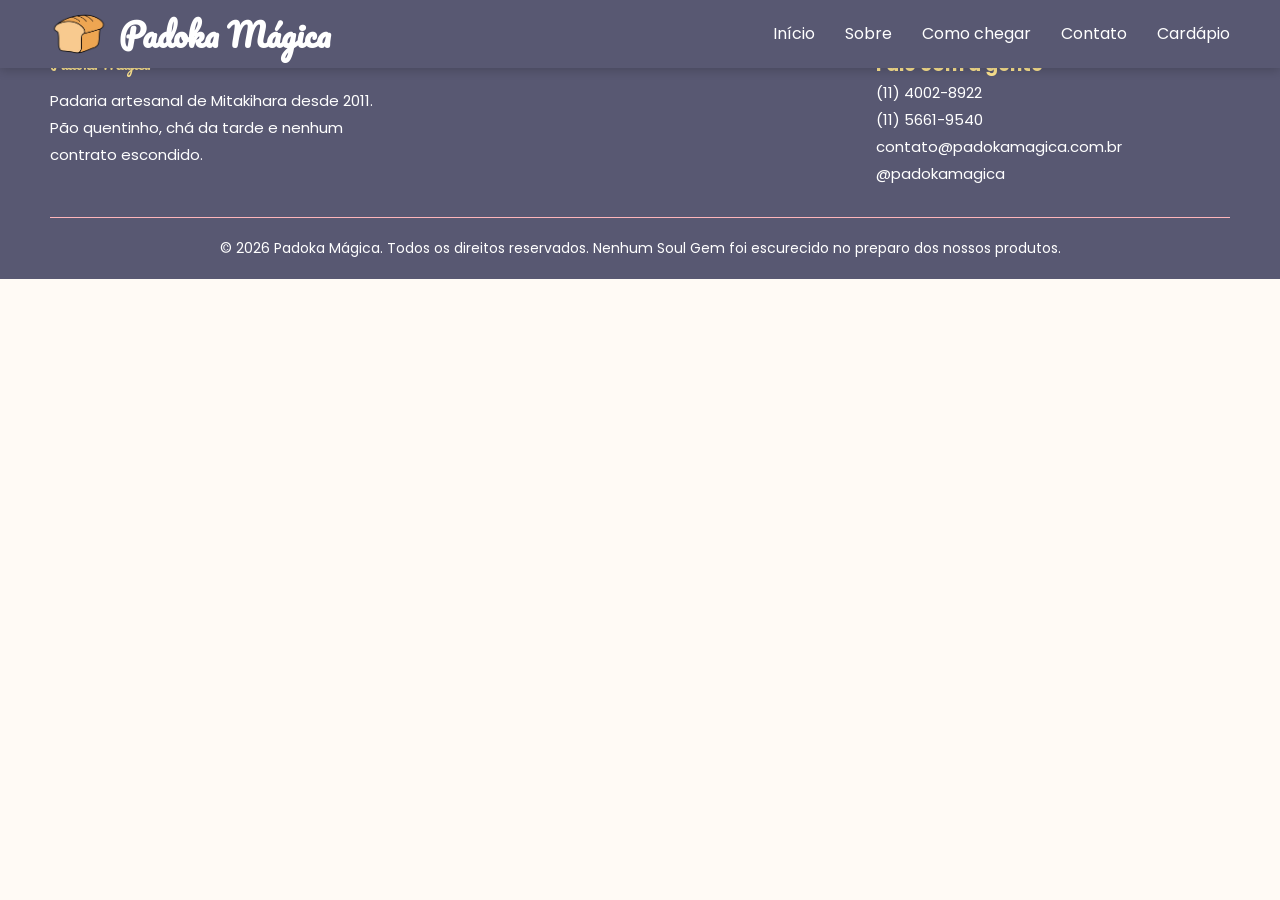
==== cardapio.html @ 9bbd4b53 "fiz a aba do cardapio" ====
<!DOCTYPE html>
<html lang="pt-BR">
<head>
    <meta charset="UTF-8">
    <meta name="viewport" content="width=device-width, initial-scale=1.0">
    <title>Cardápio</title>
    <link rel="stylesheet" href="./css/cardapio.css" />
    <link
     rel="shortcut icon"
     href="assets/img/LogoImage.png"
     type="image/png" />
</head>
<body>
    <header id="header" class="header">
      <div class="logoContainer">
        <img src="./assets/img/LogoImage.png" alt="Logo da Padoka Mágica" />
        <h1>Padoka Mágica</h1>
      </div>
      <nav class="navigation">
        <a href="./index.html#hero" class="link-menu">Início</a>
        <a href="./index.html#historia" class="link-menu">Sobre</a>
        <a href="./index.html#como-chegar" class="link-menu">Como chegar</a>
        <a href="./index.html#contato" class="link-menu">Contato</a>
        <a href="./cardapio.html" class="link-menu">Cardápio</a>
      </nav>
    </header>

    <footer id="contato" class="footer">
      <div class="footer-container">
        <div class="footer-coluna">
          <p class="logo-footer">Padoka Mágica</p>
          <p>
            Padaria artesanal de Mitakihara desde 2011. Pão quentinho, chá da
            tarde e nenhum contrato escondido.
          </p>
        </div>
        <div class="footer-coluna">
          <h3>Fale com a gente</h3>
          <p>(11) 4002-8922</p>
          <p>(11) 5661-9540</p>
          <p>contato@padokamagica.com.br</p>
          <p>@padokamagica</p>
        </div>
      </div>
      <div class="copyright">
        <p>
          &copy; 2026 Padoka Mágica. Todos os direitos reservados. Nenhum Soul
          Gem foi escurecido no preparo dos nossos produtos.
        </p>
      </div>
    </body>
    </footer>
</html>
---- css/cardapio.css ----
@import url(./layout.css);
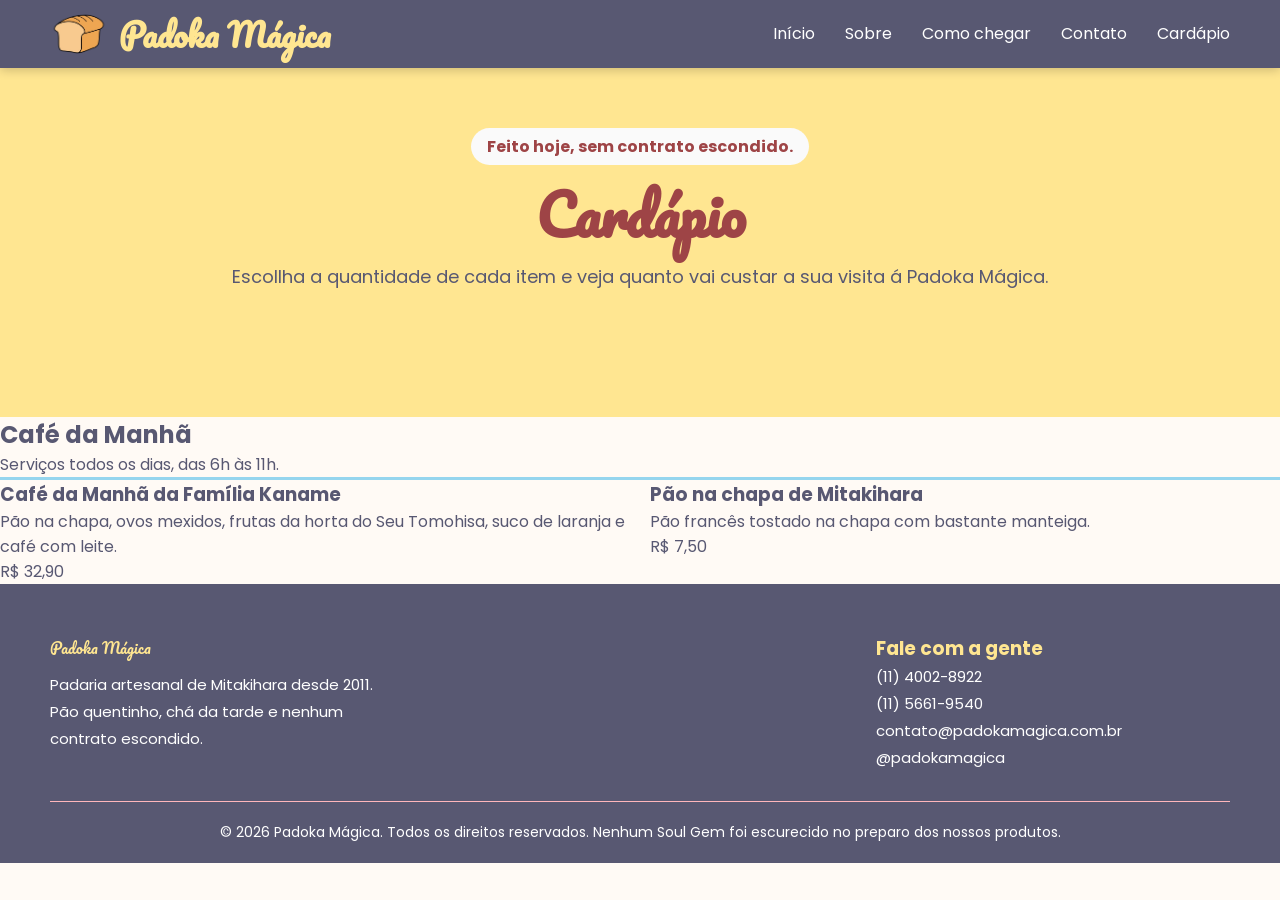
==== commit 3200ab09: "adicionamos alguns itens" ====
--- a/cardapio.html
+++ b/cardapio.html
@@ -26,6 +26,38 @@
       </nav>
     </header>
 
+<main id="content" class="content">
+<section id="cardapio-topo" class="cardapio-topo">
+  <p class="cardapio-tag">Feito hoje, sem contrato escondido.</p>
+  <h1 class="cardapio-titulo">Cardápio</h1>
+  <p class="cardapio-subtitulo">Escollha a quantidade de cada item e veja quanto vai custar a sua visita á Padoka Mágica.</p>
+
+</section> 
+  <form id="formulario-cardapio" class="formulario-cardapio" action="#">
+<div class="lista-categorias">
+<section id="cafe-da-manha" class="categoria">
+<div class="categoria-cabecalho">
+  <h2>Café da Manhã</h2>
+  <p>Serviços todos os dias, das 6h às 11h.</p>
+</div>
+<div class="lista-itens">
+  <div class="item">
+    <h3 class="itemn-nome">Café da Manhã da Família Kaname</h3>
+    <p class="item-descricao">Pão na chapa, ovos mexidos, frutas da horta do Seu Tomohisa, suco de laranja e café com leite.</p>
+  <p class="item-preco">R$ 32,90</p>
+  </div>
+  <div class="item">
+    <h3 class="item-nome">Pão na chapa de Mitakihara</h3>
+    <p class="item-descricao">Pão francês tostado na chapa com bastante manteiga.</p>
+  <p class="item-preco">R$ 7,50</p>
+  </div>
+</div>
+</section>
+</div>
+  </form>
+
+</main>
+
     <footer id="contato" class="footer">
       <div class="footer-container">
         <div class="footer-coluna">
--- a/css/cardapio.css
+++ b/css/cardapio.css
@@ -1 +1,54 @@
-@import url(./layout.css);+@import url(./layout.css);
+
+.cardapio-topo {
+    background-color: var(--cor-secundaria);
+    text-align: center;
+    padding: calc(var(--altura-header) + 60px);
+}
+
+.cardapio-tag {
+background-color: var(--cor-branca);
+color: var(--vinho);
+font-weight: bold;
+
+width: fit-content;
+margin: auto;
+padding: 6px 16px;
+border-radius: 20px;
+}
+
+.cardapio-titulo {
+color: var(--vinho);
+
+font-family: 'Fonte Título';
+font-size: 56px;
+}
+
+.cardapio-subtitulo {
+
+    font-size: large;
+    margin: auto;
+}
+
+.cardapio-conteudo {
+    display: flex;
+    align-items: flex-start;
+}
+
+.lista-categorias {
+    display: flex; 
+    flex-direction: column;
+}
+
+.categoria-cabecalho {
+    border-bottom: 3px solid var(--azul);
+}
+
+.lista-itens {
+    display: flex;
+    gap: 20px;
+}
+
+.item {
+    width: 50%;
+}
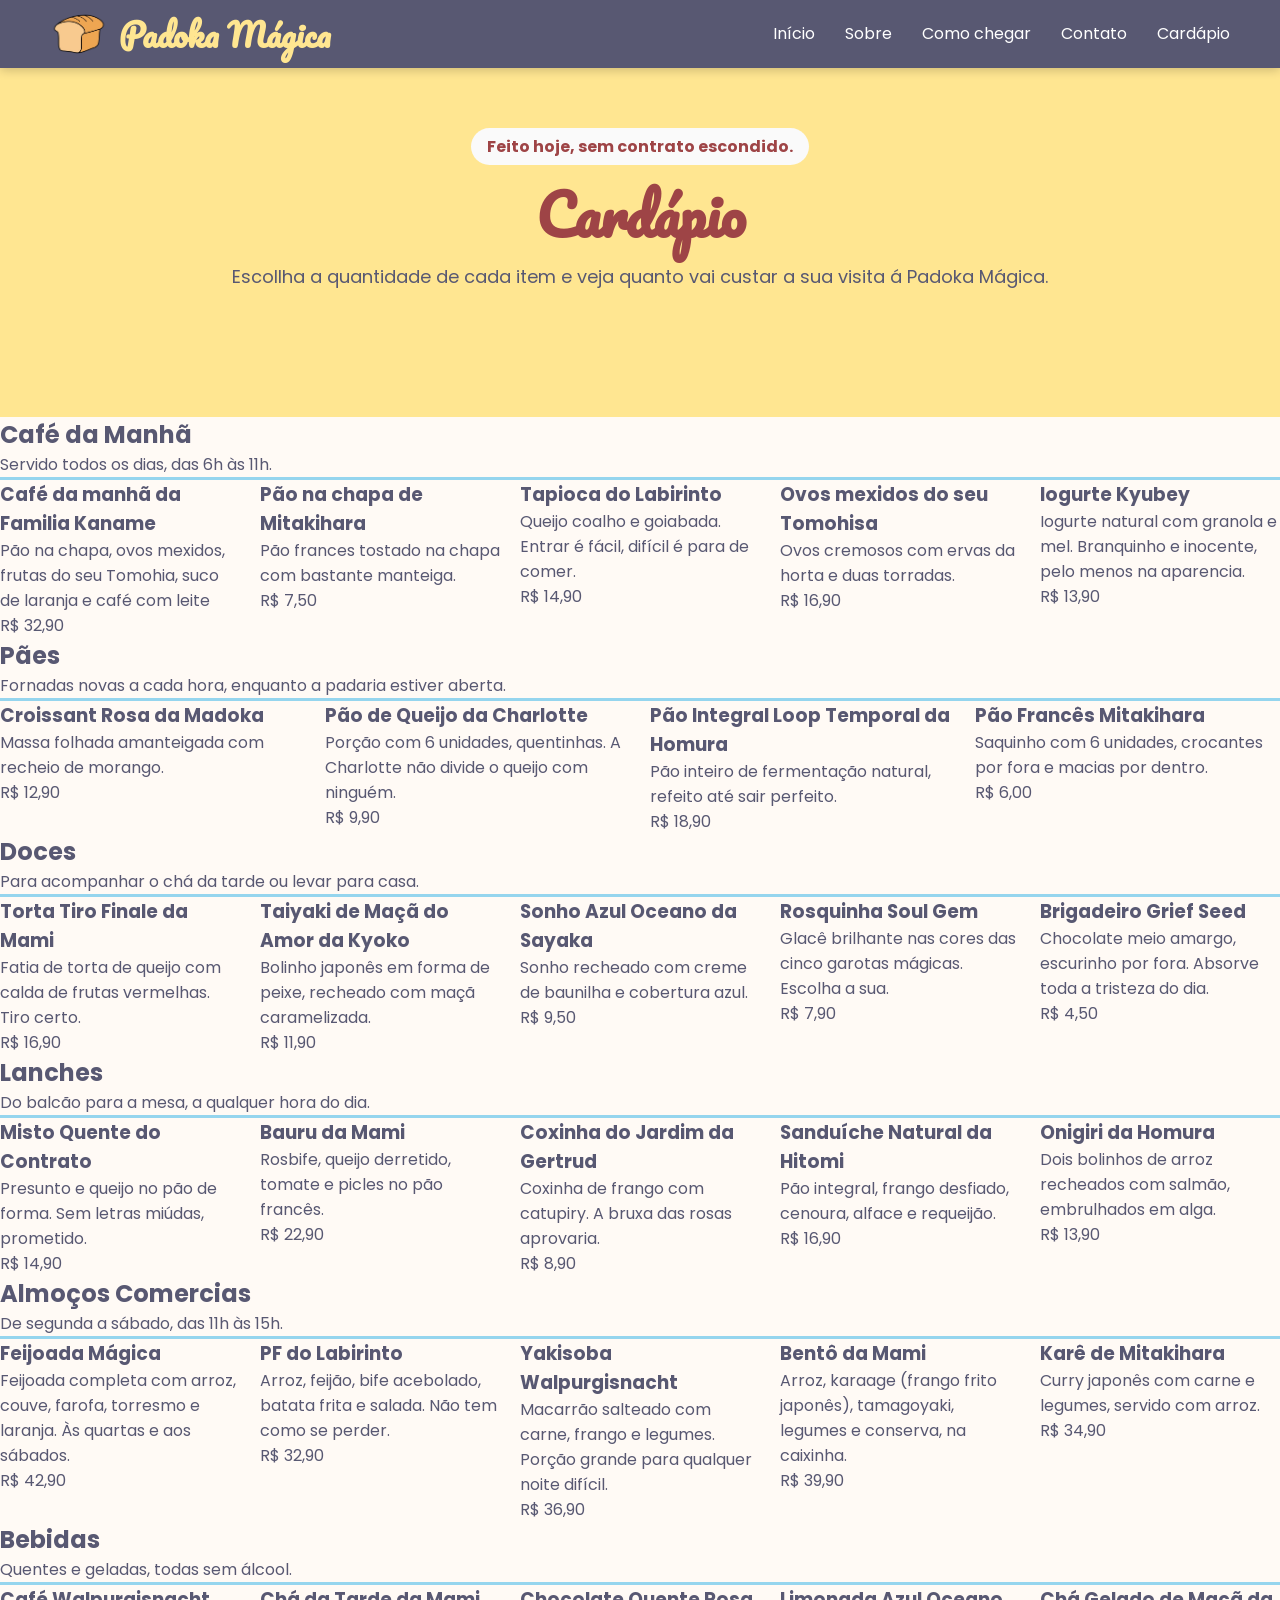
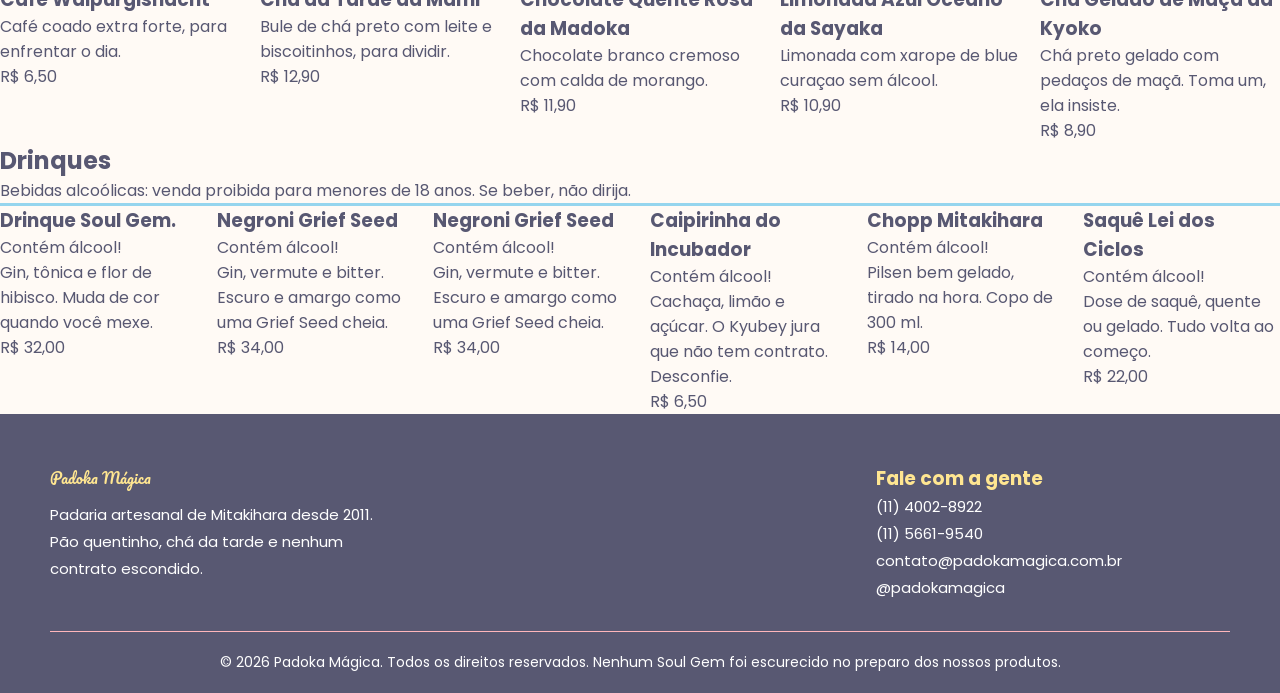
==== commit a9cd4569: "adicionei mais coisas no cardapio" ====
--- a/cardapio.html
+++ b/cardapio.html
@@ -26,37 +26,308 @@
       </nav>
     </header>
 
-<main id="content" class="content">
-<section id="cardapio-topo" class="cardapio-topo">
-  <p class="cardapio-tag">Feito hoje, sem contrato escondido.</p>
-  <h1 class="cardapio-titulo">Cardápio</h1>
-  <p class="cardapio-subtitulo">Escollha a quantidade de cada item e veja quanto vai custar a sua visita á Padoka Mágica.</p>
+ <main id="content" class="content">
+        <section id="cardapio-topo" class="cardapio-topo">
+            <p class="cardapio-tag">Feito hoje, sem contrato escondido.</p>
+            <h1 class="cardapio-titulo">Cardápio</h1>
+            <p class="cardapio-subtitulo">Escollha a quantidade de cada item e veja quanto vai custar a sua visita á
+                Padoka Mágica.</p>
+ 
+        </section>
+        <form id="formulario-cardapio" class="cardapio-conteudo" action="#">
+            <div class="lista-categorias">
+ 
+                <!--** CAFÉ DA MANHA AQUI **-->
+                <section id="cafe-da-manha" class="categoria">
+                    <div class="categoria-cabecalho">
+                        <h2>Café da Manhã</h2>
+                        <p> Servido todos os dias, das 6h às 11h.</p>
+                    </div>
+                    <div class="lista-itens">
+                        <div class="item">
+                            <h3>Café da manhã da Familia Kaname</h3>
+                            <p class="item-descricao">Pão na chapa, ovos mexidos, frutas do seu Tomohia, suco de laranja e café com leite</p>
+                            <p class="item-preco">R$ 32,90</p>
+                        </div>
+ 
+                        <div class="item">
+                            <h3>Pão na chapa de Mitakihara</h3>
+                            <p class="item-descricao">Pão frances tostado na chapa com bastante manteiga.</p>
+                            <p class="item-preco">R$ 7,50</p>
+                        </div>
+ 
+                        <div class="item">
+                            <h3>Tapioca do Labirinto</h3>
+                            <p class="item-descricao">Queijo coalho e goiabada. Entrar é fácil, difícil é para de comer.</p>
+                            <p class="item-preco">R$ 14,90</p>
+                        </div>
+ 
+                        <div class="item">
+                            <h3>Ovos mexidos do seu Tomohisa</h3>
+                            <p class="item-descricao">Ovos cremosos com ervas da horta e duas torradas.</p>
+                            <p class="item-preco">R$ 16,90</p>
+                        </div>
+ 
+                        <div class="item">
+                            <h3>Iogurte Kyubey</h3>
+                            <p class="item-descricao">Iogurte natural com granola e mel. Branquinho e inocente, pelo menos na aparencia.</p>
+                            <p class="item-preco">R$ 13,90</p>
+                        </div>
+                    </div>
+                </section>
+ 
+                <!--** PÃES AQUI **-->
+ 
+                <section id="paes" class="categoria">
+                    <div class="categoria-cabecalho">
+                        <h2>Pães</h2>
+                        <p>Fornadas novas a cada hora, enquanto a padaria estiver aberta.</p>
+                    </div>
+                    <div class="lista-itens">
+                        <div class="item">
+                            <h3>Croissant Rosa da Madoka</h3>
+                            <p class="item-descricao">Massa folhada amanteigada com recheio de morango.</p>
+                            <p class="item-preco">R$ 12,90</p>
+                        </div>
+ 
+                        <div class="item">
+                            <h3>Pão de Queijo da Charlotte</h3>
+                            <p class="item-descricao">Porção com 6 unidades, quentinhas. A Charlotte não divide o queijo com ninguém.</p>
+                            <p class="item-preco">R$ 9,90</p>
+                        </div>
+ 
+                        <div class="item">
+                            <h3>Pão Integral Loop Temporal da Homura</h3>
+                            <p class="item-descricao">Pão inteiro de fermentação natural, refeito até sair perfeito.</p>
+                            <p class="item-preco">R$ 18,90</p>
+                        </div>
+ 
+                        <div class="item">
+                            <h3>Pão Francês Mitakihara</h3>
+                            <p class="item-descricao">Saquinho com 6 unidades, crocantes por fora e macias por dentro.</p>
+                            <p class="item-preco">R$ 6,00</p>
+                        </div>
+                    </div>
+                </section>
+ 
+                <!--** DOCES AQUI **-->
+ 
+                <section id="doces" class="categoria">
+                    <div class="categoria-cabecalho">
+                        <h2>Doces</h2>
+                        <p>Para acompanhar o chá da tarde ou levar para casa.</p>
+                    </div>
+                    <div class="lista-itens">
+                        <div class="item">
+                            <h3>Torta Tiro Finale da Mami</h3>
+                            <p class="item-descricao">Fatia de torta de queijo com calda de frutas vermelhas. Tiro certo.</p>
+                            <p class="item-preco">R$ 16,90</p>
+                        </div>
+ 
+                        <div class="item">
+                            <h3>Taiyaki de Maçã do Amor da Kyoko</h3>
+                            <p class="item-descricao">Bolinho japonês em forma de peixe, recheado com maçã caramelizada.</p>
+                            <p class="item-preco">R$ 11,90</p>
+                        </div>
+ 
+                        <div class="item">
+                            <h3>Sonho Azul Oceano da Sayaka</h3>
+                            <p class="item-descricao">Sonho recheado com creme de baunilha e cobertura azul.</p>
+                            <p class="item-preco">R$ 9,50</p>
+                        </div>
+ 
+                        <div class="item">
+                            <h3>Rosquinha Soul Gem</h3>
+                            <p class="item-descricao">Glacê brilhante nas cores das cinco garotas mágicas. Escolha a sua.</p>
+                            <p class="item-preco">R$ 7,90</p>
+                        </div>
+ 
+                        <div class="item">
+                            <h3>Brigadeiro Grief Seed</h3>
+                            <p class="item-descricao">Chocolate meio amargo, escurinho por fora. Absorve toda a tristeza do dia.</p>
+                            <p class="item-preco">R$ 4,50</p>
+                        </div>
+                    </div>
+                </section>
+ 
+                <!--** LANCHES AQUI **-->
+ 
+                <section id="lanches" class="categoria">
+                    <div class="categoria-cabecalho">
+                        <h2>Lanches</h2>
+                        <p>Do balcão para a mesa, a qualquer hora do dia.</p>
+                    </div>
+                    <div class="lista-itens">
+                        <div class="item">
+                            <h3>Misto Quente do Contrato</h3>
+                            <p class="item-descricao">Presunto e queijo no pão de forma. Sem letras miúdas, prometido.</p>
+                            <p class="item-preco">R$ 14,90</p>
+                        </div>
+ 
+                        <div class="item">
+                            <h3>Bauru da Mami</h3>
+                            <p class="item-descricao">Rosbife, queijo derretido, tomate e picles no pão francês.</p>
+                            <p class="item-preco">R$ 22,90</p>
+                        </div>
+ 
+                        <div class="item">
+                            <h3>Coxinha do Jardim da Gertrud</h3>
+                            <p class="item-descricao">Coxinha de frango com catupiry. A bruxa das rosas aprovaria.</p>
+                            <p class="item-preco">R$ 8,90</p>
+                        </div>
+ 
+                        <div class="item">
+                            <h3>Sanduíche Natural da Hitomi</h3>
+                            <p class="item-descricao">Pão integral, frango desfiado, cenoura, alface e requeijão.</p>
+                            <p class="item-preco">R$ 16,90</p>
+                        </div>
+ 
+                        <div class="item">
+                            <h3>Onigiri da Homura</h3>
+                            <p class="item-descricao">Dois bolinhos de arroz recheados com salmão, embrulhados em alga.</p>
+                            <p class="item-preco">R$ 13,90</p>
+                        </div>
+                    </div>
+                </section>
+ 
+                <!--** ALMOÇOS COMERCIAIS AQUI **-->
+ 
+                <section id="almocos" class="categoria">
+                    <div class="categoria-cabecalho">
+                        <h2>Almoços Comercias</h2>
+                        <p>De segunda a sábado, das 11h às 15h.</p>
+                    </div>
+                    <div class="lista-itens">
+                        <div class="item">
+                            <h3>Feijoada Mágica</h3>
+                            <p class="item-descricao">Feijoada completa com arroz, couve, farofa, torresmo e laranja. Às quartas e aos sábados.</p>
+                            <p class="item-preco">R$ 42,90</p>
+                        </div>
+ 
+                        <div class="item">
+                            <h3>PF do Labirinto</h3>
+                            <p class="item-descricao">Arroz, feijão, bife acebolado, batata frita e salada. Não tem como se perder.</p>
+                            <p class="item-preco">R$ 32,90</p>
+                        </div>
+ 
+                        <div class="item">
+                            <h3>Yakisoba Walpurgisnacht</h3>
+                            <p class="item-descricao">Macarrão salteado com carne, frango e legumes. Porção grande para qualquer noite difícil.</p>
+                            <p class="item-preco">R$ 36,90</p>
+                        </div>
+ 
+                        <div class="item">
+                            <h3>Bentô da Mami</h3>
+                            <p class="item-descricao">Arroz, karaage (frango frito japonês), tamagoyaki, legumes e conserva, na caixinha.</p>
+                            <p class="item-preco">R$ 39,90</p>
+                        </div>
+ 
+                        <div class="item">
+                            <h3>Karê de Mitakihara</h3>
+                            <p class="item-descricao">Curry japonês com carne e legumes, servido com arroz.</p>
+                            <p class="item-preco">R$ 34,90</p>
+                        </div>
+                    </div>
+                </section>
+ 
+                <!--** BEBIDAS AQUI **-->
+ 
+                <section id="bebidas" class="categoria">
+                    <div class="categoria-cabecalho">
+                        <h2>Bebidas</h2>
+                        <p>Quentes e geladas, todas sem álcool.</p>
+                    </div>
+                    <div class="lista-itens">
+                        <div class="item">
+                            <h3>Café Walpurgisnacht</h3>
+                            <p class="item-descricao">Café coado extra forte, para enfrentar o dia.</p>
+                            <p class="item-preco">R$ 6,50</p>
+                        </div>
+ 
+                        <div class="item">
+                            <h3>Chá da Tarde da Mami</h3>
+                            <p class="item-descricao">Bule de chá preto com leite e biscoitinhos, para dividir.</p>
+                            <p class="item-preco">R$ 12,90</p>
+                        </div>
+ 
+                        <div class="item">
+                            <h3>Chocolate Quente Rosa da Madoka</h3>
+                            <p class="item-descricao">Chocolate branco cremoso com calda de morango.</p>
+                            <p class="item-preco">R$ 11,90</p>
+                        </div>
+ 
+                        <div class="item">
+                            <h3>Limonada Azul Oceano da Sayaka</h3>
+                            <p class="item-descricao">Limonada com xarope de blue curaçao sem álcool.</p>
+                            <p class="item-preco">R$ 10,90</p>
+                        </div>
+ 
+                        <div class="item">
+                            <h3>Chá Gelado de Maçã da Kyoko</h3>
+                            <p class="item-descricao">Chá preto gelado com pedaços de maçã. Toma um, ela insiste.</p>
+                            <p class="item-preco">R$ 8,90</p>
+                        </div>
+                    </div>
+                </section>
+ 
+                 <!--** DRINQUES AQUI **-->
+ 
+                <section id="drinks" class="categoria">
+                    <div class="categoria-cabecalho">
+                        <h2>Drinques</h2>
+                        <p>Bebidas alcoólicas: venda proibida para menores de 18 anos. Se beber, não dirija.</p>
+                    </div>
+                    <div class="lista-itens">
+                        <div class="item">
+                            <h3>Drinque Soul Gem.</h3>
+                            <p>Contém álcool!</p>
+                            <p class="item-descricao">Gin, tônica e flor de hibisco. Muda de cor quando você mexe.</p>
+                            <p class="item-preco">R$ 32,00</p>
+                        </div>
+ 
+                        <div class="item">
+                            <h3>Negroni Grief Seed</h3>
+                            <p>Contém álcool!</p>
+                            <p class="item-descricao">Gin, vermute e bitter. Escuro e amargo como uma Grief Seed cheia.</p>
+                            <p class="item-preco">R$ 34,00</p>
+                        </div>
+ 
+                        <div class="item">
+                            <h3>Negroni Grief Seed</h3>
+                            <p>Contém álcool!</p>
+                            <p class="item-descricao">Gin, vermute e bitter. Escuro e amargo como uma Grief Seed cheia.</p>
+                            <p class="item-preco">R$ 34,00</p>
+                        </div>
+ 
+                        <div class="item">
+                            <h3>Caipirinha do Incubador</h3>
+                            <p>Contém álcool!</p>
+                            <p class="item-descricao">Cachaça, limão e açúcar. O Kyubey jura que não tem contrato. Desconfie.</p>
+                            <p class="item-preco">R$ 6,50</p>
+                        </div>
+ 
+                        <div class="item">
+                            <h3>Chopp Mitakihara</h3>
+                            <p>Contém álcool!</p>
+                            <p class="item-descricao">Pilsen bem gelado, tirado na hora. Copo de 300 ml.</p>
+                            <p class="item-preco">R$ 14,00</p>
+                        </div>
+ 
+                        <div class="item">
+                            <h3>Saquê Lei dos Ciclos</h3>
+                            <p>Contém álcool!</p>
+                            <p class="item-descricao">Dose de saquê, quente ou gelado. Tudo volta ao começo.</p>
+                            <p class="item-preco">R$ 22,00</p>
+                        </div>
+ 
+                    </div>
+                </section>
+ 
+            </div>
+        </form>
+ 
+    </main>
 
-</section> 
-  <form id="formulario-cardapio" class="formulario-cardapio" action="#">
-<div class="lista-categorias">
-<section id="cafe-da-manha" class="categoria">
-<div class="categoria-cabecalho">
-  <h2>Café da Manhã</h2>
-  <p>Serviços todos os dias, das 6h às 11h.</p>
-</div>
-<div class="lista-itens">
-  <div class="item">
-    <h3 class="itemn-nome">Café da Manhã da Família Kaname</h3>
-    <p class="item-descricao">Pão na chapa, ovos mexidos, frutas da horta do Seu Tomohisa, suco de laranja e café com leite.</p>
-  <p class="item-preco">R$ 32,90</p>
-  </div>
-  <div class="item">
-    <h3 class="item-nome">Pão na chapa de Mitakihara</h3>
-    <p class="item-descricao">Pão francês tostado na chapa com bastante manteiga.</p>
-  <p class="item-preco">R$ 7,50</p>
-  </div>
-</div>
-</section>
-</div>
-  </form>
-
-</main>
 
     <footer id="contato" class="footer">
       <div class="footer-container">
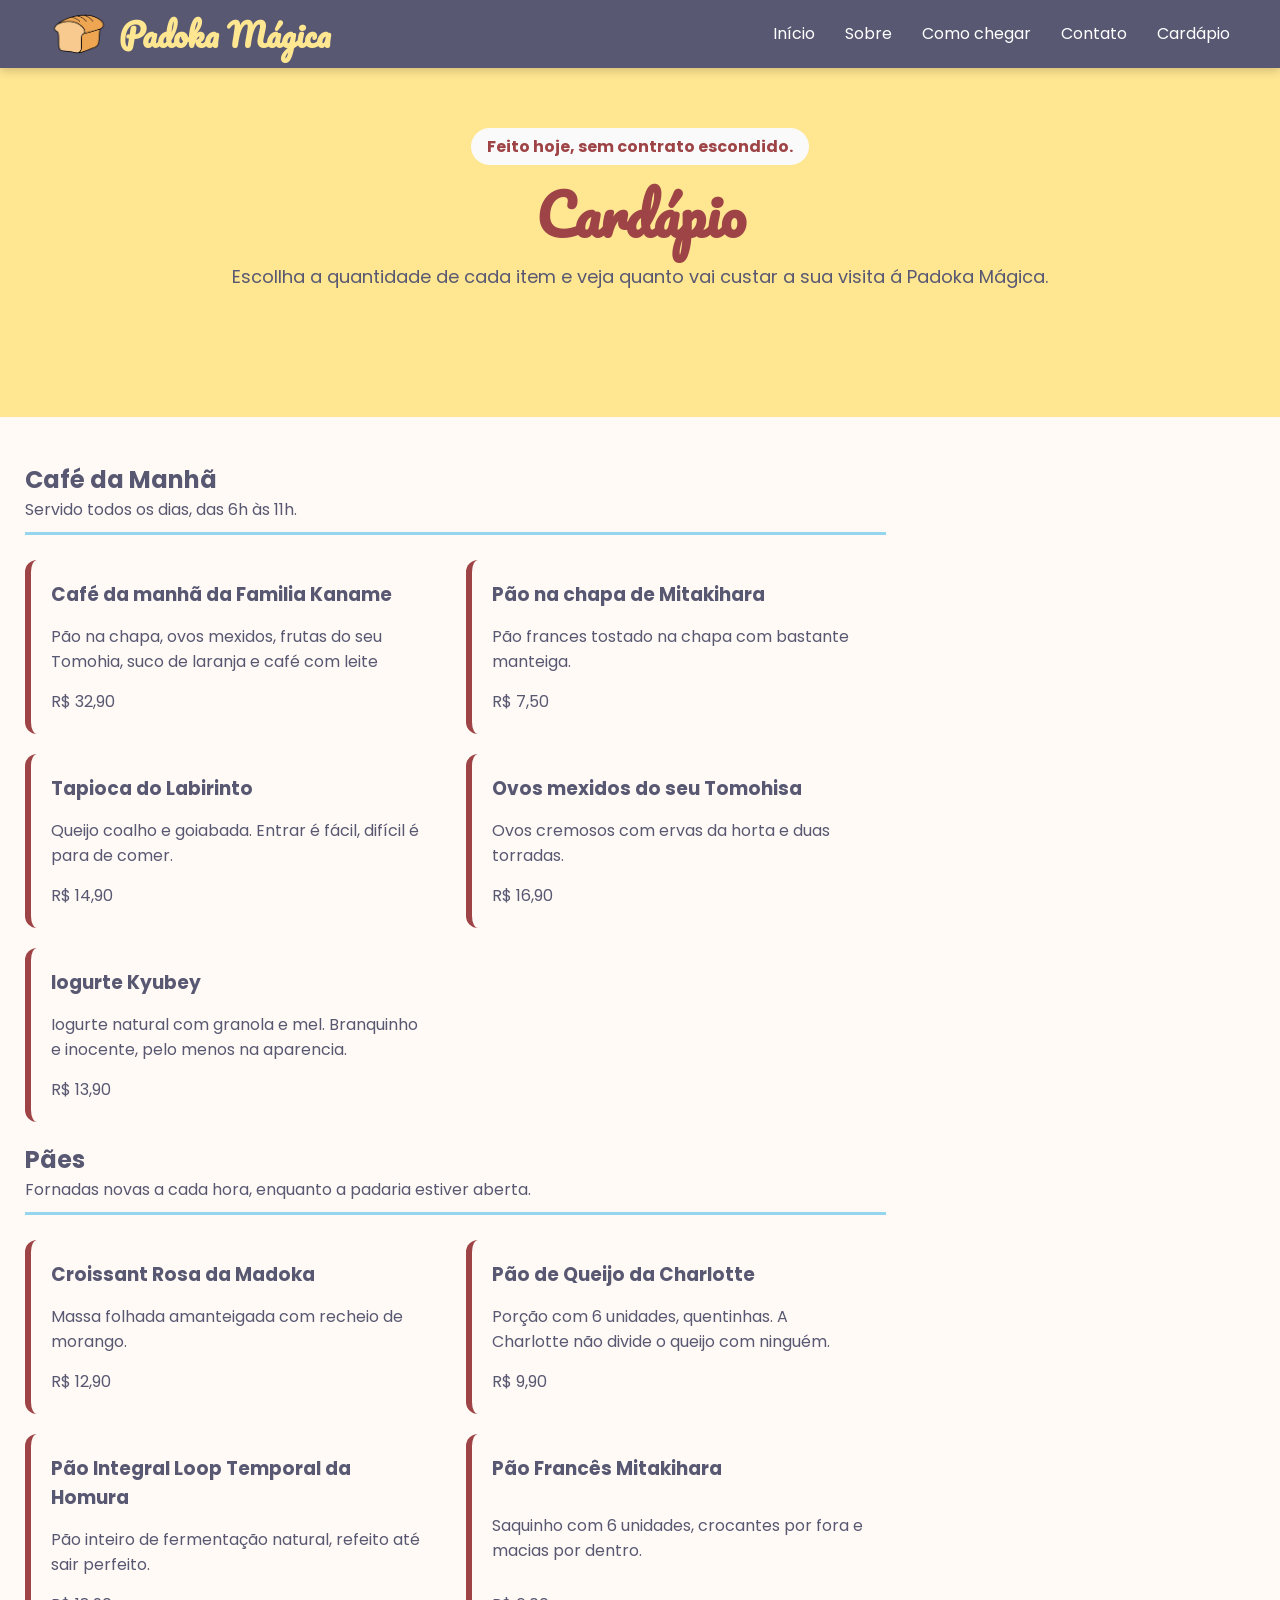
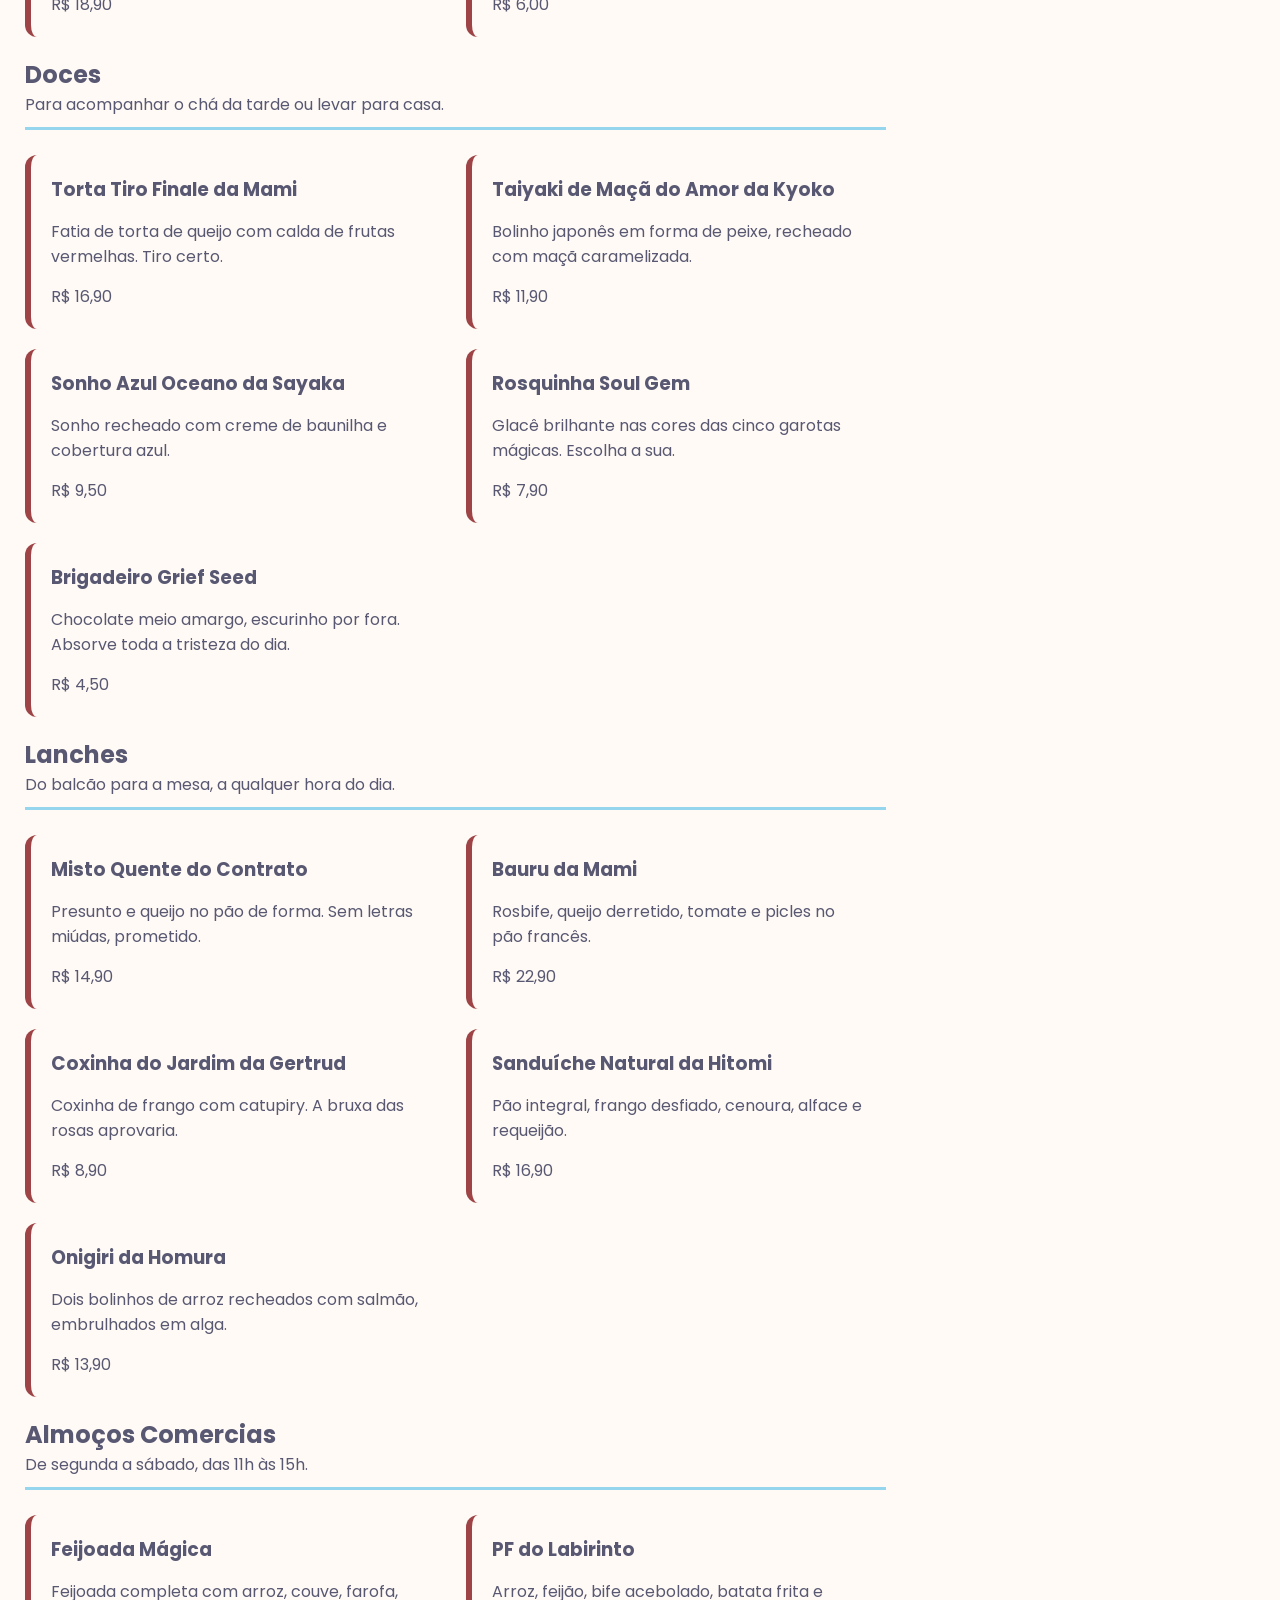
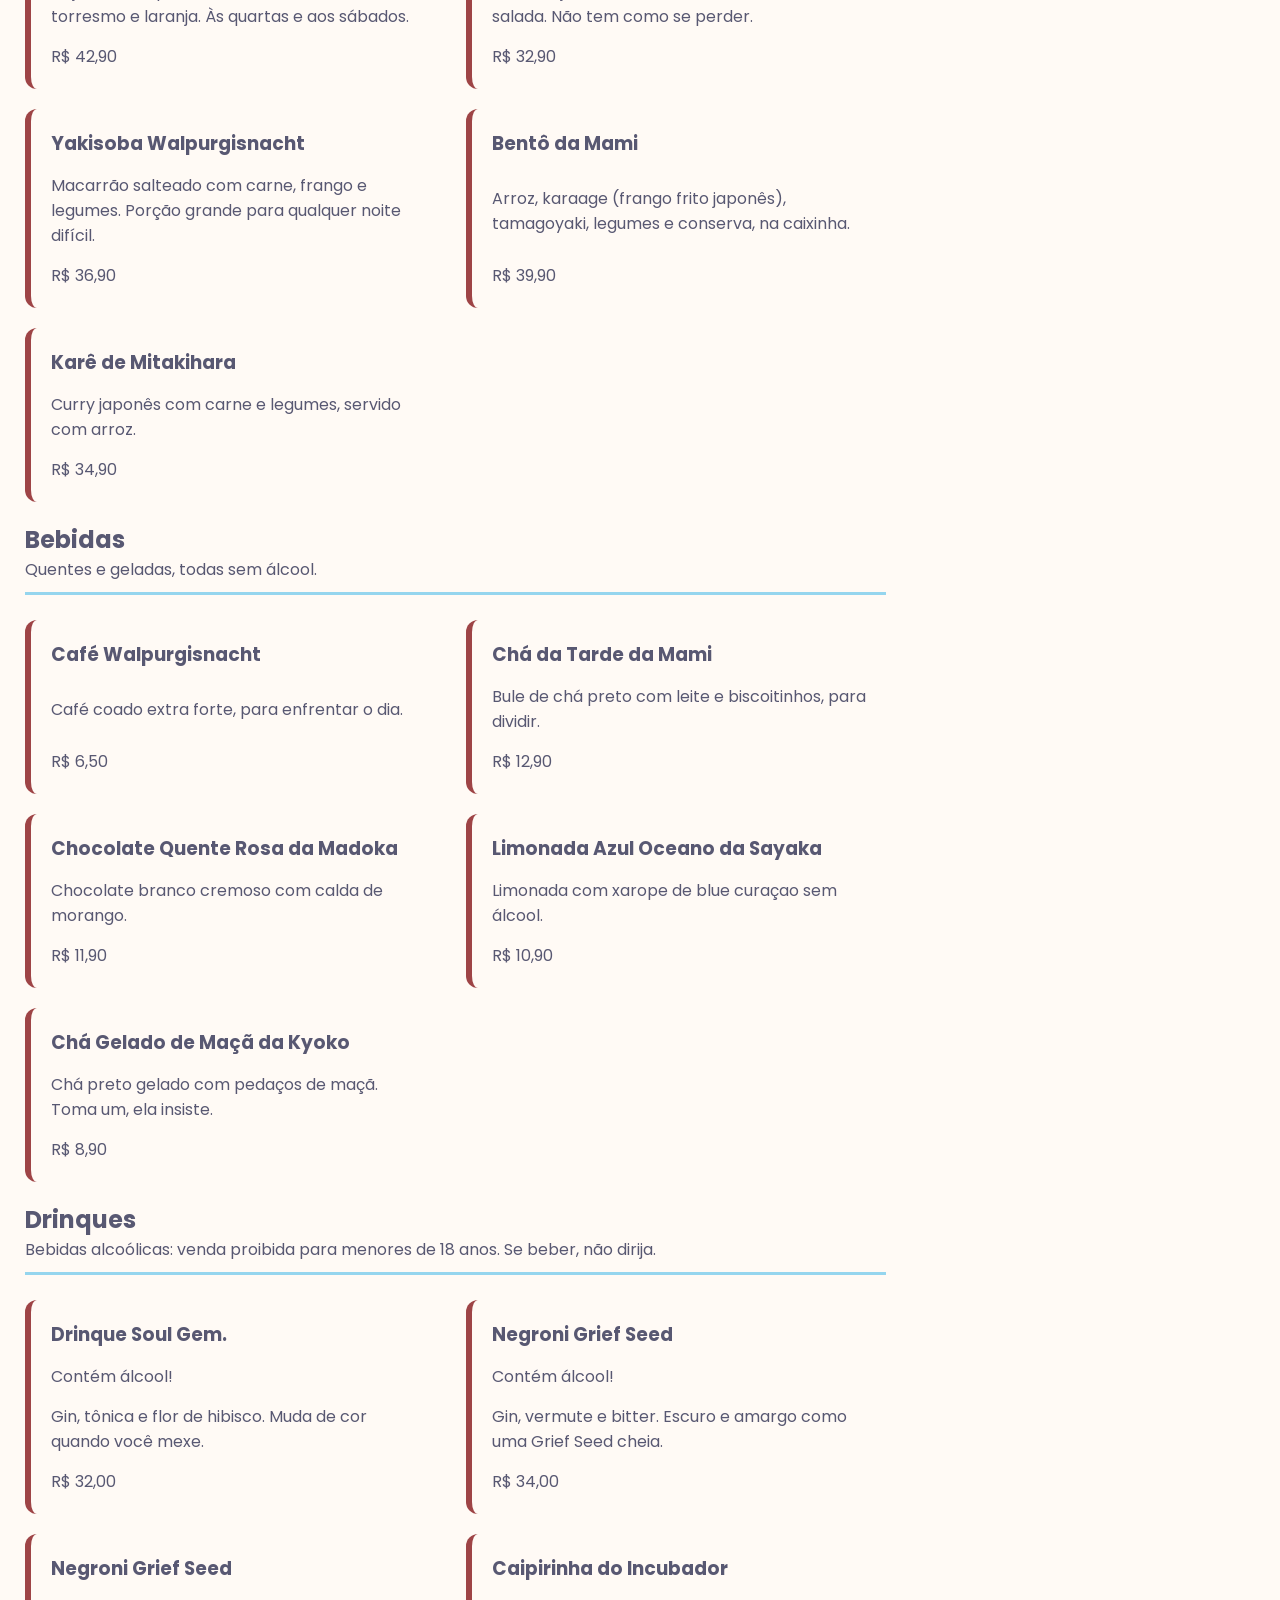
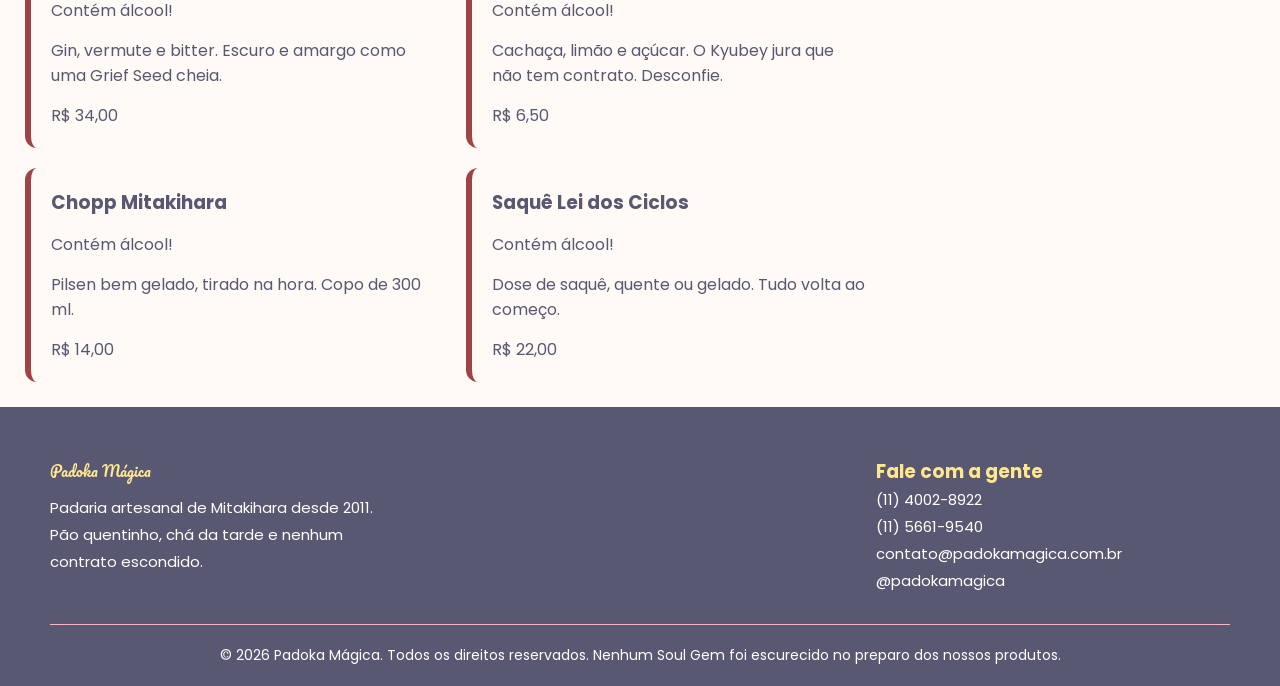
==== commit 2eb95369: "orgaizacao dos itens" ====
--- a/cardapio.html
+++ b/cardapio.html
@@ -40,7 +40,7 @@
                 <!--** CAFÉ DA MANHA AQUI **-->
                 <section id="cafe-da-manha" class="categoria">
                     <div class="categoria-cabecalho">
-                        <h2>Café da Manhã</h2>
+                        <h2 class="item-nome">Café da Manhã</h2>
                         <p> Servido todos os dias, das 6h às 11h.</p>
                     </div>
                     <div class="lista-itens">
@@ -80,7 +80,7 @@
  
                 <section id="paes" class="categoria">
                     <div class="categoria-cabecalho">
-                        <h2>Pães</h2>
+                        <h2 class="item-nome">Pães</h2>
                         <p>Fornadas novas a cada hora, enquanto a padaria estiver aberta.</p>
                     </div>
                     <div class="lista-itens">
@@ -114,7 +114,7 @@
  
                 <section id="doces" class="categoria">
                     <div class="categoria-cabecalho">
-                        <h2>Doces</h2>
+                        <h2 class="item-nome">Doces</h2>
                         <p>Para acompanhar o chá da tarde ou levar para casa.</p>
                     </div>
                     <div class="lista-itens">
@@ -154,7 +154,7 @@
  
                 <section id="lanches" class="categoria">
                     <div class="categoria-cabecalho">
-                        <h2>Lanches</h2>
+                        <h2 class="item-nome">Lanches</h2>
                         <p>Do balcão para a mesa, a qualquer hora do dia.</p>
                     </div>
                     <div class="lista-itens">
@@ -194,7 +194,7 @@
  
                 <section id="almocos" class="categoria">
                     <div class="categoria-cabecalho">
-                        <h2>Almoços Comercias</h2>
+                        <h2 class="item-nome">Almoços Comercias</h2 class="item-nome">
                         <p>De segunda a sábado, das 11h às 15h.</p>
                     </div>
                     <div class="lista-itens">
@@ -234,7 +234,7 @@
  
                 <section id="bebidas" class="categoria">
                     <div class="categoria-cabecalho">
-                        <h2>Bebidas</h2>
+                        <h2 class="item-nome">Bebidas</h2>
                         <p>Quentes e geladas, todas sem álcool.</p>
                     </div>
                     <div class="lista-itens">
@@ -274,7 +274,7 @@
  
                 <section id="drinks" class="categoria">
                     <div class="categoria-cabecalho">
-                        <h2>Drinques</h2>
+                        <h2 class="item-nome">Drinques</h2>
                         <p>Bebidas alcoólicas: venda proibida para menores de 18 anos. Se beber, não dirija.</p>
                     </div>
                     <div class="lista-itens">
--- a/css/cardapio.css
+++ b/css/cardapio.css
@@ -1,54 +1,72 @@
 @import url(./layout.css);
 
 .cardapio-topo {
-    background-color: var(--cor-secundaria);
-    text-align: center;
-    padding: calc(var(--altura-header) + 60px);
+  background-color: var(--cor-secundaria);
+  text-align: center;
+  padding: calc(var(--altura-header) + 60px);
 }
 
 .cardapio-tag {
-background-color: var(--cor-branca);
-color: var(--vinho);
-font-weight: bold;
+  background-color: var(--cor-branca);
+  color: var(--vinho);
+  font-weight: bold;
 
-width: fit-content;
-margin: auto;
-padding: 6px 16px;
-border-radius: 20px;
+  width: fit-content;
+  margin: auto;
+  padding: 6px 16px;
+  border-radius: 20px;
 }
 
 .cardapio-titulo {
-color: var(--vinho);
+  color: var(--vinho);
 
-font-family: 'Fonte Título';
-font-size: 56px;
+  font-family: "Fonte Título";
+  font-size: 56px;
 }
 
 .cardapio-subtitulo {
-
-    font-size: large;
-    margin: auto;
+  font-size: large;
+  margin: auto;
 }
 
 .cardapio-conteudo {
-    display: flex;
-    align-items: flex-start;
+  display: flex;
+  align-items: flex-start;
+  padding: 25px;
 }
 
 .lista-categorias {
-    display: flex; 
-    flex-direction: column;
+  width: 70%;
+  display: flex;
+  flex-direction: column;
+}
+
+.categoria {
+  margin-top: 20px;
 }
 
 .categoria-cabecalho {
-    border-bottom: 3px solid var(--azul);
+  border-bottom: 3px solid var(--azul);
+  margin-bottom: 25px;
+  padding-bottom: 10px;
 }
 
 .lista-itens {
-    display: flex;
-    gap: 20px;
+  flex-wrap: wrap;
+  display: flex;
+  gap: 20px;
 }
 
 .item {
-    width: 50%;
-}+  width: calc(50% - 10px);
+  padding: 20px;
+
+  display: flex;
+  justify-content: space-between;
+  flex-direction: column;
+  align-items: flex-start;
+  gap: 15px;
+
+  border-left: 6px solid var(--vinho);
+  border-radius: 12px;
+}
